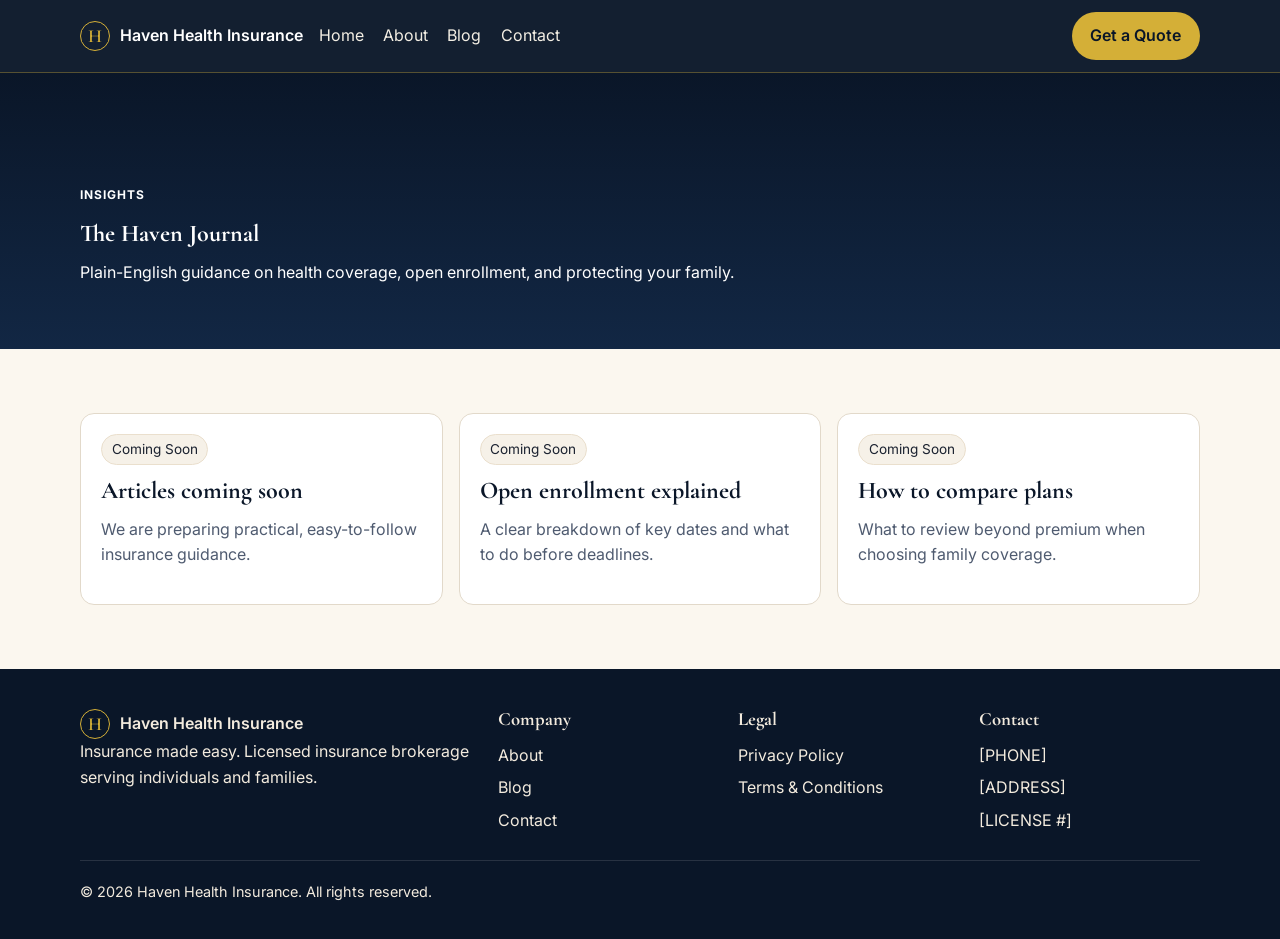
==== blog/index.html @ 57445135 "feat: scaffold haven health insurance marketing site Agent-Logs-Url: https://github.com/BirkeHealth/" ====
<!DOCTYPE html>
<html lang="en"><head>
  <meta charset="UTF-8" /><meta name="viewport" content="width=device-width, initial-scale=1.0" />
  <title>Blog — Haven Health Insurance</title>
  <meta name="description" content="The Haven Journal offers plain-English guidance on health coverage and open enrollment." />
  <meta property="og:title" content="Blog — Haven Health Insurance" /><meta property="og:description" content="The Haven Journal: practical guidance for families and individuals." />
  <meta property="og:type" content="website" /><meta property="og:url" content="https://havenhealthinsurance.com/blog/" />
  <link rel="canonical" href="https://havenhealthinsurance.com/blog/" />
  <base href="../" />
  <link rel="preconnect" href="https://fonts.googleapis.com" /><link rel="preconnect" href="https://fonts.gstatic.com" crossorigin />
  <link href="https://fonts.googleapis.com/css2?family=Cormorant+Garamond:wght@500;600;700&family=Inter:wght@400;500;600;700&display=swap" rel="stylesheet" />
  <link rel="stylesheet" href="assets/css/styles.css" />
  <style>
    .journal-hero { padding: 7rem 0 3rem; background: linear-gradient(180deg, var(--navy) 0%, #122744 100%); color: #fff; }
    .journal-hero h1, .journal-hero p { color: #fff; max-width: 44rem; }
    .articles-grid { display: grid; grid-template-columns: repeat(3, 1fr); gap: 1rem; }
    .article-card { background: #fff; border: 1px solid #e2d9ca; border-radius: 14px; padding: 1.25rem; min-height: 180px; }
    .article-card .tag { display: inline-block; background: var(--ivory); border: 1px solid #eadfcd; border-radius: 99px; font-size: .85rem; padding: .2rem .6rem; margin-bottom: .8rem; }
    @media (max-width: 900px) { .articles-grid { grid-template-columns: 1fr; } }
  </style>
</head><body>
  <header class="site-header"><div class="container nav-wrap"><a class="logo" href="index.html" aria-label="Haven Health Insurance home"><span class="logo-mark">H</span><span>Haven Health Insurance</span></a><nav class="desktop-nav" aria-label="Primary"><a href="index.html">Home</a><a href="about.html">About</a><a href="blog/index.html">Blog</a><a href="contact.html">Contact</a></nav><a class="btn btn-gold desktop-cta" href="contact.html">Get a Quote</a><button class="hamburger" aria-label="Toggle menu">☰</button></div><nav class="mobile-nav" aria-label="Mobile"><a href="index.html">Home</a><a href="about.html">About</a><a href="blog/index.html">Blog</a><a href="contact.html">Contact</a><a class="btn btn-gold" href="contact.html">Get a Quote</a></nav></header>
  <main><section class="journal-hero"><div class="container"><p class="eyebrow">Insights</p><h1>The Haven Journal</h1><p>Plain-English guidance on health coverage, open enrollment, and protecting your family.</p></div></section><section class="section"><div class="container articles-grid"><article class="article-card"><span class="tag">Coming Soon</span><h2>Articles coming soon</h2><p>We are preparing practical, easy-to-follow insurance guidance.</p></article><article class="article-card"><span class="tag">Coming Soon</span><h2>Open enrollment explained</h2><p>A clear breakdown of key dates and what to do before deadlines.</p></article><article class="article-card"><span class="tag">Coming Soon</span><h2>How to compare plans</h2><p>What to review beyond premium when choosing family coverage.</p></article></div></section></main>
  <footer class="site-footer"><div class="container footer-grid"><div><a class="logo" href="index.html" aria-label="Haven Health Insurance home"><span class="logo-mark">H</span><span>Haven Health Insurance</span></a><p>Insurance made easy. Licensed insurance brokerage serving individuals and families.</p></div><div><h3>Company</h3><ul><li><a href="about.html">About</a></li><li><a href="blog/index.html">Blog</a></li><li><a href="contact.html">Contact</a></li></ul></div><div><h3>Legal</h3><ul><li><a href="privacy-policy.html">Privacy Policy</a></li><li><a href="terms-and-conditions.html">Terms &amp; Conditions</a></li></ul></div><div><h3>Contact</h3><ul><li>[PHONE]</li><li>[ADDRESS]</li><li>[LICENSE #]</li></ul></div></div><div class="container footer-bottom"><p>© <span id="current-year"></span> Haven Health Insurance. All rights reserved.</p></div></footer>
  <script src="assets/js/main.js"></script>
</body></html>
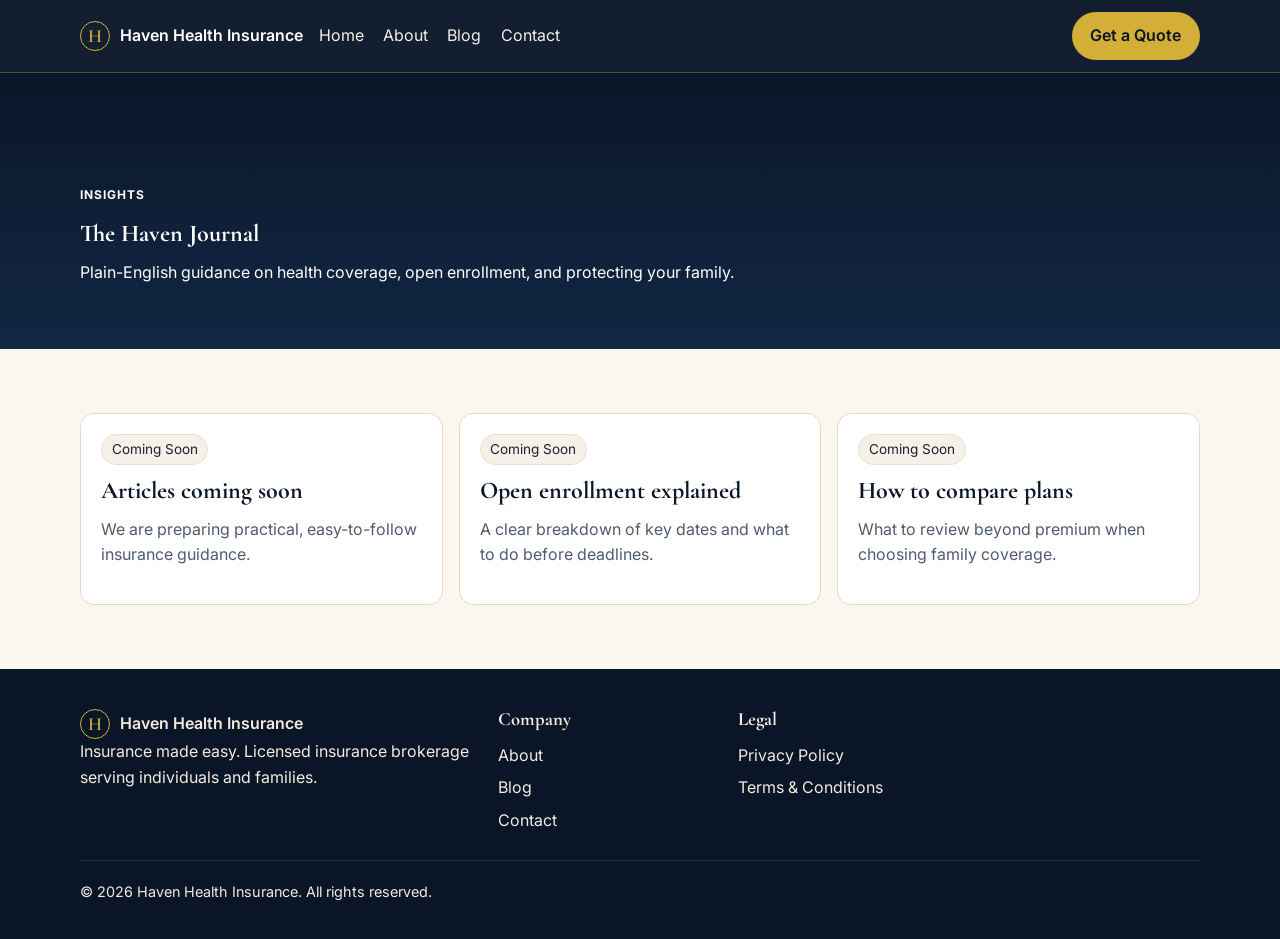
==== commit cb91cc8d: "Remove [LICENSE #], [PHONE], [ADDRESS] placeholders from all pages Agent-Logs-Url: https://github.co" ====
--- a/blog/index.html
+++ b/blog/index.html
@@ -21,6 +21,6 @@
 </head><body>
   <header class="site-header"><div class="container nav-wrap"><a class="logo" href="index.html" aria-label="Haven Health Insurance home"><span class="logo-mark">H</span><span>Haven Health Insurance</span></a><nav class="desktop-nav" aria-label="Primary"><a href="index.html">Home</a><a href="about.html">About</a><a href="blog/index.html">Blog</a><a href="contact.html">Contact</a></nav><a class="btn btn-gold desktop-cta" href="contact.html">Get a Quote</a><button class="hamburger" aria-label="Toggle menu">☰</button></div><nav class="mobile-nav" aria-label="Mobile"><a href="index.html">Home</a><a href="about.html">About</a><a href="blog/index.html">Blog</a><a href="contact.html">Contact</a><a class="btn btn-gold" href="contact.html">Get a Quote</a></nav></header>
   <main><section class="journal-hero"><div class="container"><p class="eyebrow">Insights</p><h1>The Haven Journal</h1><p>Plain-English guidance on health coverage, open enrollment, and protecting your family.</p></div></section><section class="section"><div class="container articles-grid"><article class="article-card"><span class="tag">Coming Soon</span><h2>Articles coming soon</h2><p>We are preparing practical, easy-to-follow insurance guidance.</p></article><article class="article-card"><span class="tag">Coming Soon</span><h2>Open enrollment explained</h2><p>A clear breakdown of key dates and what to do before deadlines.</p></article><article class="article-card"><span class="tag">Coming Soon</span><h2>How to compare plans</h2><p>What to review beyond premium when choosing family coverage.</p></article></div></section></main>
-  <footer class="site-footer"><div class="container footer-grid"><div><a class="logo" href="index.html" aria-label="Haven Health Insurance home"><span class="logo-mark">H</span><span>Haven Health Insurance</span></a><p>Insurance made easy. Licensed insurance brokerage serving individuals and families.</p></div><div><h3>Company</h3><ul><li><a href="about.html">About</a></li><li><a href="blog/index.html">Blog</a></li><li><a href="contact.html">Contact</a></li></ul></div><div><h3>Legal</h3><ul><li><a href="privacy-policy.html">Privacy Policy</a></li><li><a href="terms-and-conditions.html">Terms &amp; Conditions</a></li></ul></div><div><h3>Contact</h3><ul><li>[PHONE]</li><li>[ADDRESS]</li><li>[LICENSE #]</li></ul></div></div><div class="container footer-bottom"><p>© <span id="current-year"></span> Haven Health Insurance. All rights reserved.</p></div></footer>
+  <footer class="site-footer"><div class="container footer-grid"><div><a class="logo" href="index.html" aria-label="Haven Health Insurance home"><span class="logo-mark">H</span><span>Haven Health Insurance</span></a><p>Insurance made easy. Licensed insurance brokerage serving individuals and families.</p></div><div><h3>Company</h3><ul><li><a href="about.html">About</a></li><li><a href="blog/index.html">Blog</a></li><li><a href="contact.html">Contact</a></li></ul></div><div><h3>Legal</h3><ul><li><a href="privacy-policy.html">Privacy Policy</a></li><li><a href="terms-and-conditions.html">Terms &amp; Conditions</a></li></ul></div></div><div class="container footer-bottom"><p>© <span id="current-year"></span> Haven Health Insurance. All rights reserved.</p></div></footer>
   <script src="assets/js/main.js"></script>
 </body></html>
